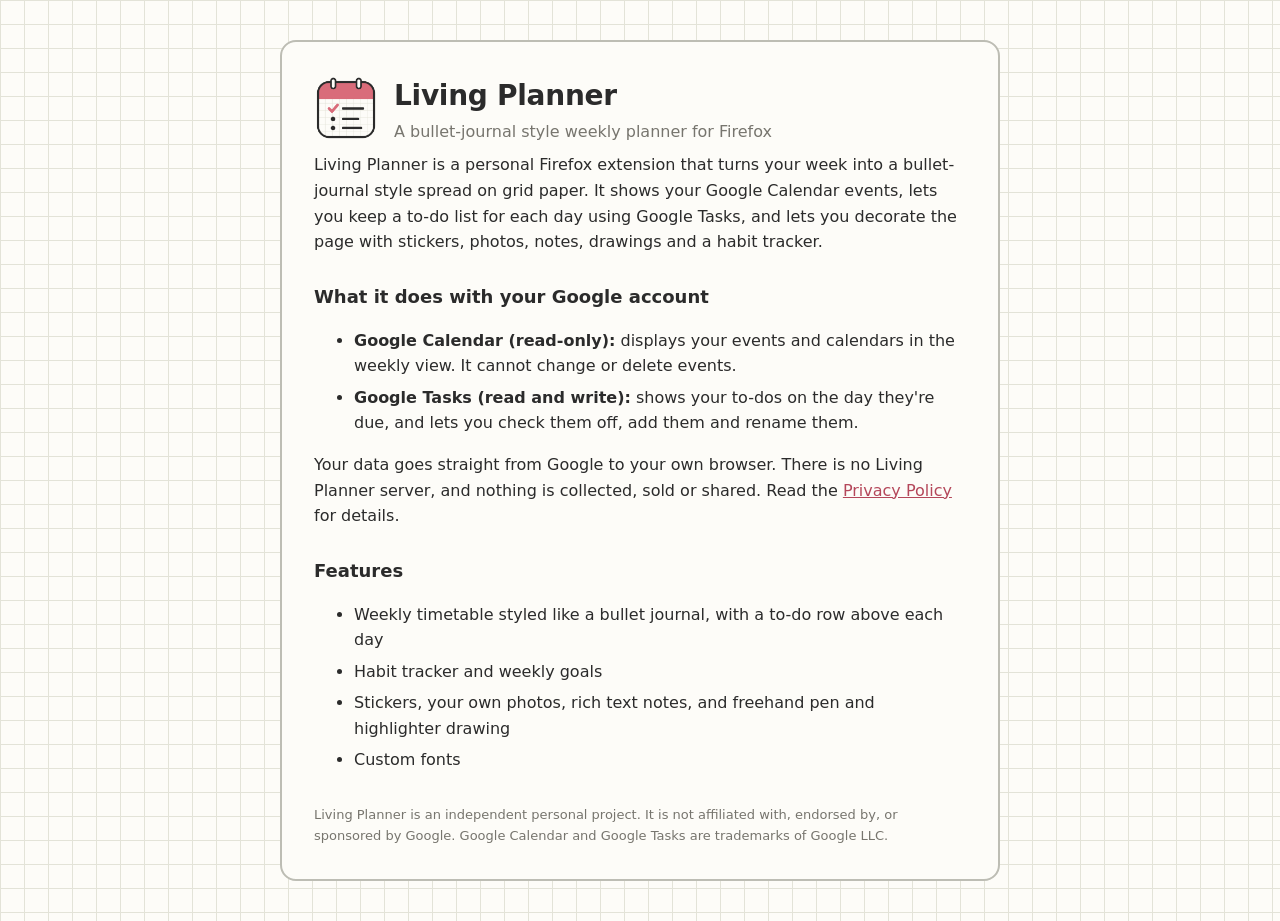
==== docs/index.html @ e44640a5 "Add logo, extension icons, homepage, privacy policy and Google branding guide Co-Authored-By: Claude" ====
<!doctype html>
<html lang="en">
<head>
<meta charset="utf-8"><meta name="viewport" content="width=device-width, initial-scale=1">
<title>Living Planner</title>
<meta name="description" content="A bullet-journal style weekly planner for Firefox that shows your Google Calendar events and Google Tasks.">
<link rel="icon" href="logo-120.png">
<style>
:root{--paper:#fdfcf8;--ink:#2b2b2b;--soft:#77756e;--accent:#d96c7a;--line:#e3e3d8}
*{box-sizing:border-box}
body{margin:0;font:16px/1.6 Inter,system-ui,-apple-system,"Segoe UI",sans-serif;color:var(--ink);background-color:var(--paper);
 background-image:linear-gradient(var(--line) 1px,transparent 1px),linear-gradient(90deg,var(--line) 1px,transparent 1px);background-size:24px 24px}
main{max-width:720px;margin:40px auto;padding:32px;background:var(--paper);border:2px solid #bdbdb4;border-radius:16px}
header{display:flex;align-items:center;gap:16px;margin-bottom:8px}
header img{width:64px;height:64px}
h1{font-size:28px;margin:0;letter-spacing:-.01em}
h2{font-size:18px;margin:28px 0 6px}
p,li{margin:6px 0}
a{color:#b4475a}
.tag{color:var(--soft);margin:0 0 20px}
footer{margin-top:32px;color:var(--soft);font-size:13px}
code{background:#f3f1e8;padding:1px 5px;border-radius:5px;font-size:14px}
</style>
</head>
<body>
<main>
  <header>
    <img src="logo-120.png" alt="Living Planner logo">
    <div><h1>Living Planner</h1><p class="tag" style="margin:0">A bullet-journal style weekly planner for Firefox</p></div>
  </header>

  <p>Living Planner is a personal Firefox extension that turns your week into a bullet-journal style spread on grid paper.
  It shows your Google Calendar events, lets you keep a to-do list for each day using Google Tasks, and lets you decorate
  the page with stickers, photos, notes, drawings and a habit tracker.</p>

  <h2>What it does with your Google account</h2>
  <ul>
    <li><b>Google Calendar (read-only):</b> displays your events and calendars in the weekly view. It cannot change or delete events.</li>
    <li><b>Google Tasks (read and write):</b> shows your to-dos on the day they're due, and lets you check them off, add them and rename them.</li>
  </ul>
  <p>Your data goes straight from Google to your own browser. There is no Living Planner server, and nothing is collected,
  sold or shared. Read the <a href="privacy.html">Privacy Policy</a> for details.</p>

  <h2>Features</h2>
  <ul>
    <li>Weekly timetable styled like a bullet journal, with a to-do row above each day</li>
    <li>Habit tracker and weekly goals</li>
    <li>Stickers, your own photos, rich text notes, and freehand pen and highlighter drawing</li>
    <li>Custom fonts</li>
  </ul>

  <footer>Living Planner is an independent personal project. It is not affiliated with, endorsed by, or sponsored by Google.
  Google Calendar and Google Tasks are trademarks of Google LLC.</footer>
</main>
</body>
</html>
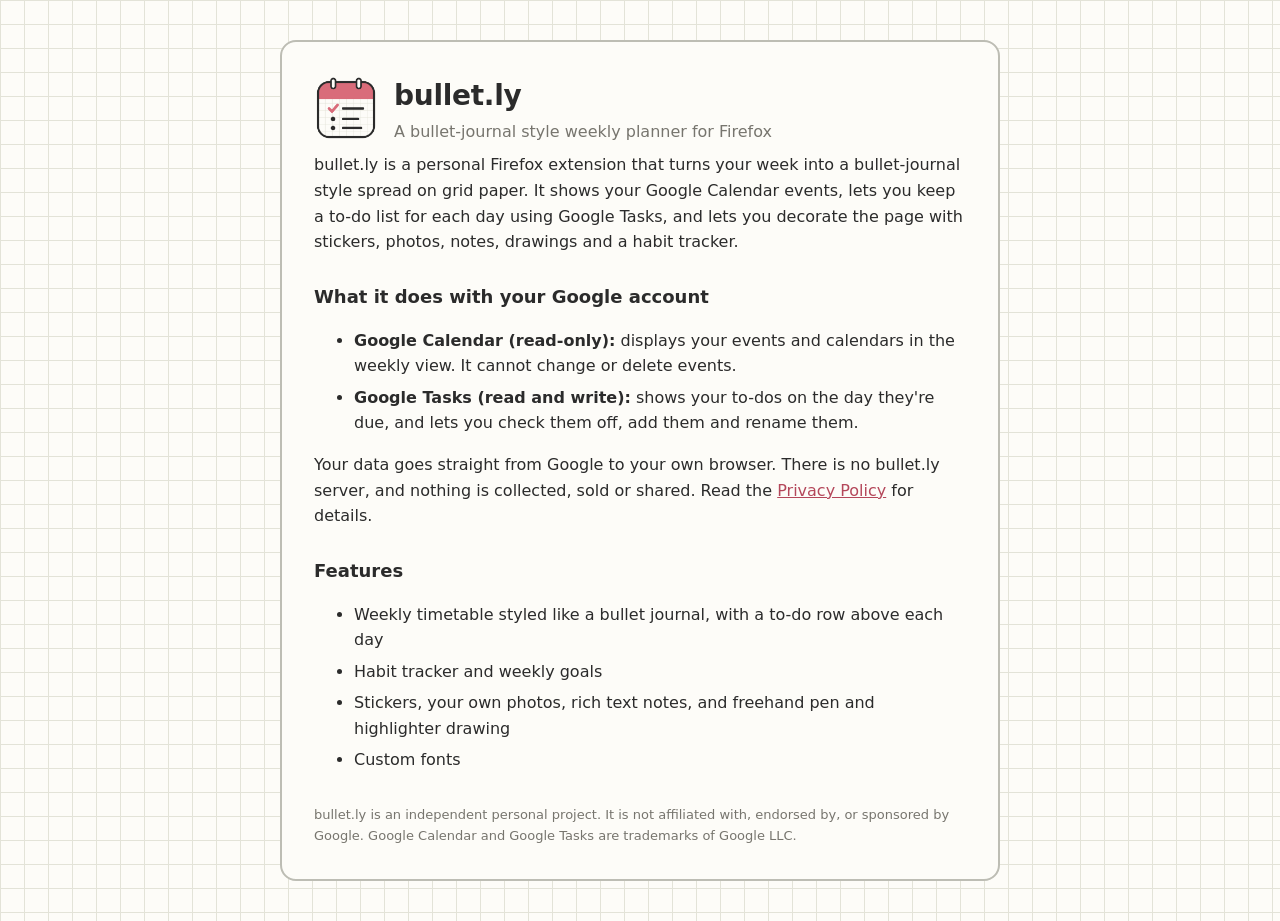
==== commit 9fc8c936: "Rename project to bullet.ly; update branding pages and Google guide Co-Authored-By: Claude Sonnet 5." ====
--- a/docs/index.html
+++ b/docs/index.html
@@ -2,7 +2,7 @@
 <html lang="en">
 <head>
 <meta charset="utf-8"><meta name="viewport" content="width=device-width, initial-scale=1">
-<title>Living Planner</title>
+<title>bullet.ly</title>
 <meta name="description" content="A bullet-journal style weekly planner for Firefox that shows your Google Calendar events and Google Tasks.">
 <link rel="icon" href="logo-120.png">
 <style>
@@ -25,11 +25,11 @@
 <body>
 <main>
   <header>
-    <img src="logo-120.png" alt="Living Planner logo">
-    <div><h1>Living Planner</h1><p class="tag" style="margin:0">A bullet-journal style weekly planner for Firefox</p></div>
+    <img src="logo-120.png" alt="bullet.ly logo">
+    <div><h1>bullet.ly</h1><p class="tag" style="margin:0">A bullet-journal style weekly planner for Firefox</p></div>
   </header>
 
-  <p>Living Planner is a personal Firefox extension that turns your week into a bullet-journal style spread on grid paper.
+  <p>bullet.ly is a personal Firefox extension that turns your week into a bullet-journal style spread on grid paper.
   It shows your Google Calendar events, lets you keep a to-do list for each day using Google Tasks, and lets you decorate
   the page with stickers, photos, notes, drawings and a habit tracker.</p>
 
@@ -38,7 +38,7 @@
     <li><b>Google Calendar (read-only):</b> displays your events and calendars in the weekly view. It cannot change or delete events.</li>
     <li><b>Google Tasks (read and write):</b> shows your to-dos on the day they're due, and lets you check them off, add them and rename them.</li>
   </ul>
-  <p>Your data goes straight from Google to your own browser. There is no Living Planner server, and nothing is collected,
+  <p>Your data goes straight from Google to your own browser. There is no bullet.ly server, and nothing is collected,
   sold or shared. Read the <a href="privacy.html">Privacy Policy</a> for details.</p>
 
   <h2>Features</h2>
@@ -49,7 +49,7 @@
     <li>Custom fonts</li>
   </ul>
 
-  <footer>Living Planner is an independent personal project. It is not affiliated with, endorsed by, or sponsored by Google.
+  <footer>bullet.ly is an independent personal project. It is not affiliated with, endorsed by, or sponsored by Google.
   Google Calendar and Google Tasks are trademarks of Google LLC.</footer>
 </main>
 </body>
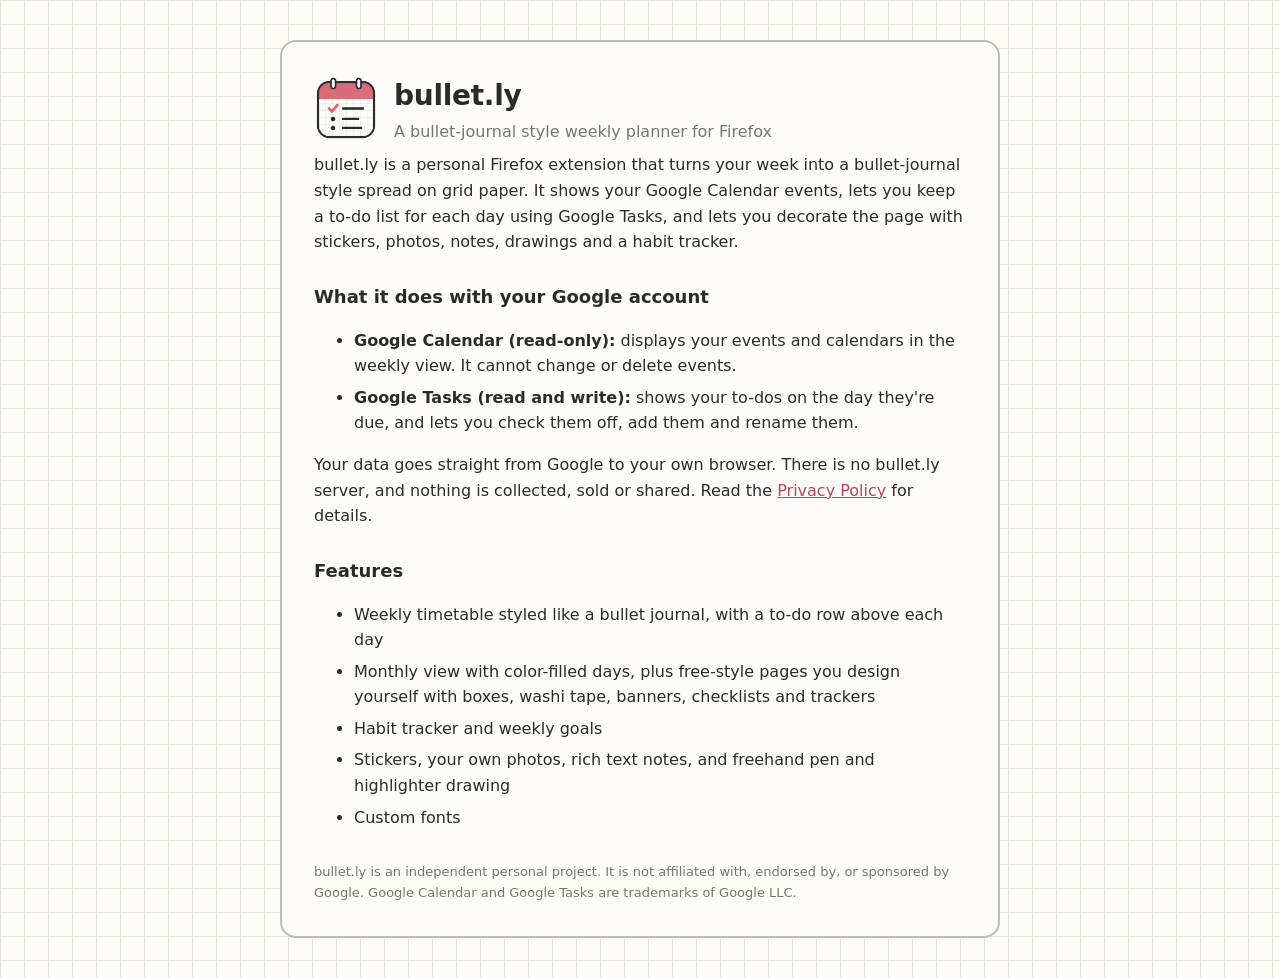
==== commit f9371ce4: "Add month view, free-style pages with design blocks, page tabs, snap-to-grid, selection tools - Week" ====
--- a/docs/index.html
+++ b/docs/index.html
@@ -44,6 +44,7 @@
   <h2>Features</h2>
   <ul>
     <li>Weekly timetable styled like a bullet journal, with a to-do row above each day</li>
+    <li>Monthly view with color-filled days, plus free-style pages you design yourself with boxes, washi tape, banners, checklists and trackers</li>
     <li>Habit tracker and weekly goals</li>
     <li>Stickers, your own photos, rich text notes, and freehand pen and highlighter drawing</li>
     <li>Custom fonts</li>
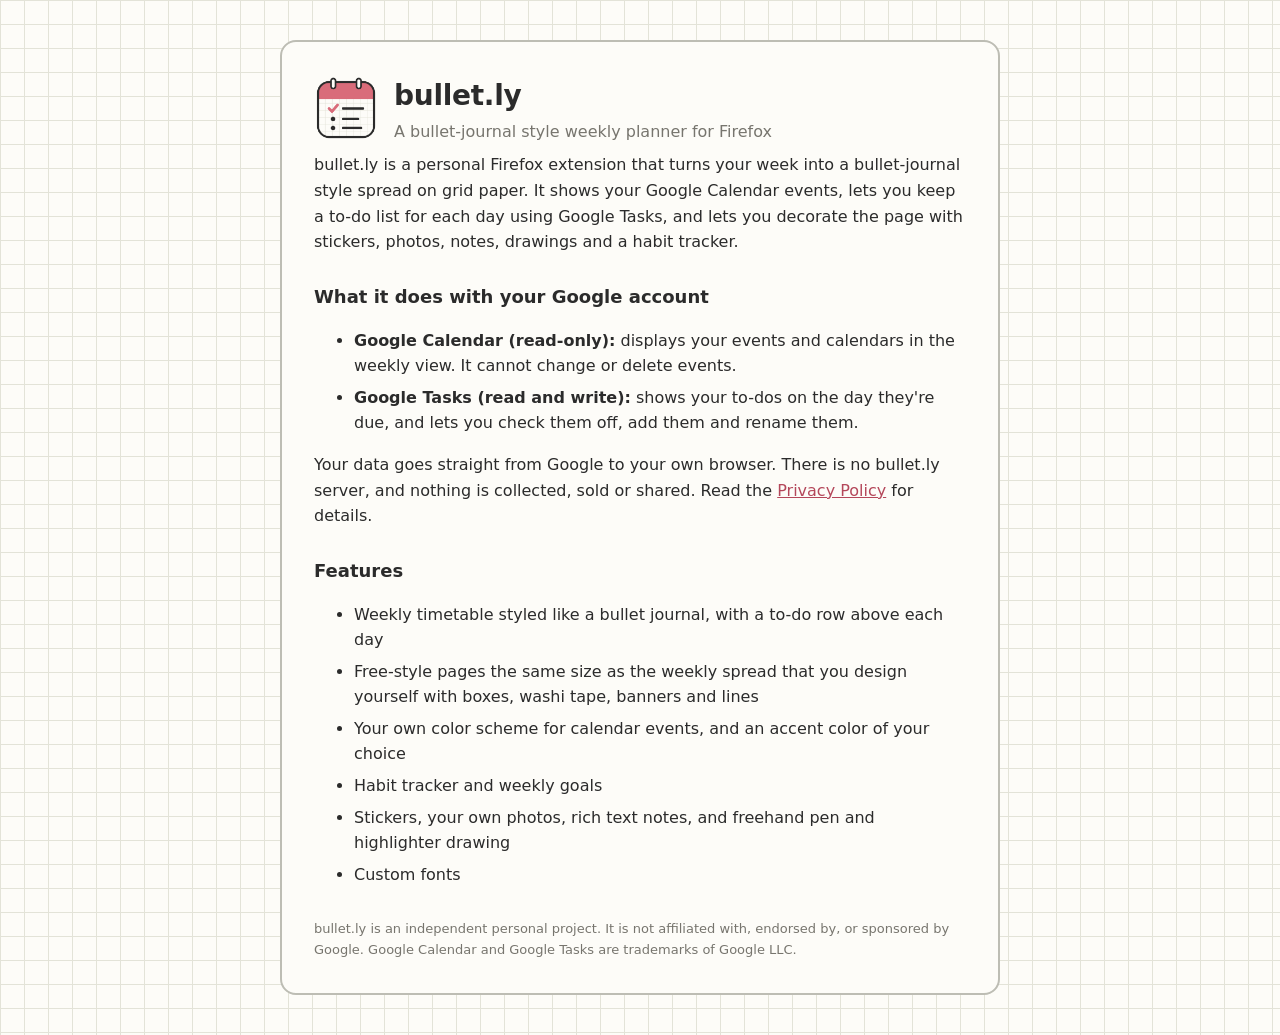
==== commit ea47facf: "Remove month view; same-size pages; Inter events like Google Calendar; Google-style calendar list; c" ====
--- a/docs/index.html
+++ b/docs/index.html
@@ -44,7 +44,8 @@
   <h2>Features</h2>
   <ul>
     <li>Weekly timetable styled like a bullet journal, with a to-do row above each day</li>
-    <li>Monthly view with color-filled days, plus free-style pages you design yourself with boxes, washi tape, banners, checklists and trackers</li>
+    <li>Free-style pages the same size as the weekly spread that you design yourself with boxes, washi tape, banners and lines</li>
+    <li>Your own color scheme for calendar events, and an accent color of your choice</li>
     <li>Habit tracker and weekly goals</li>
     <li>Stickers, your own photos, rich text notes, and freehand pen and highlighter drawing</li>
     <li>Custom fonts</li>
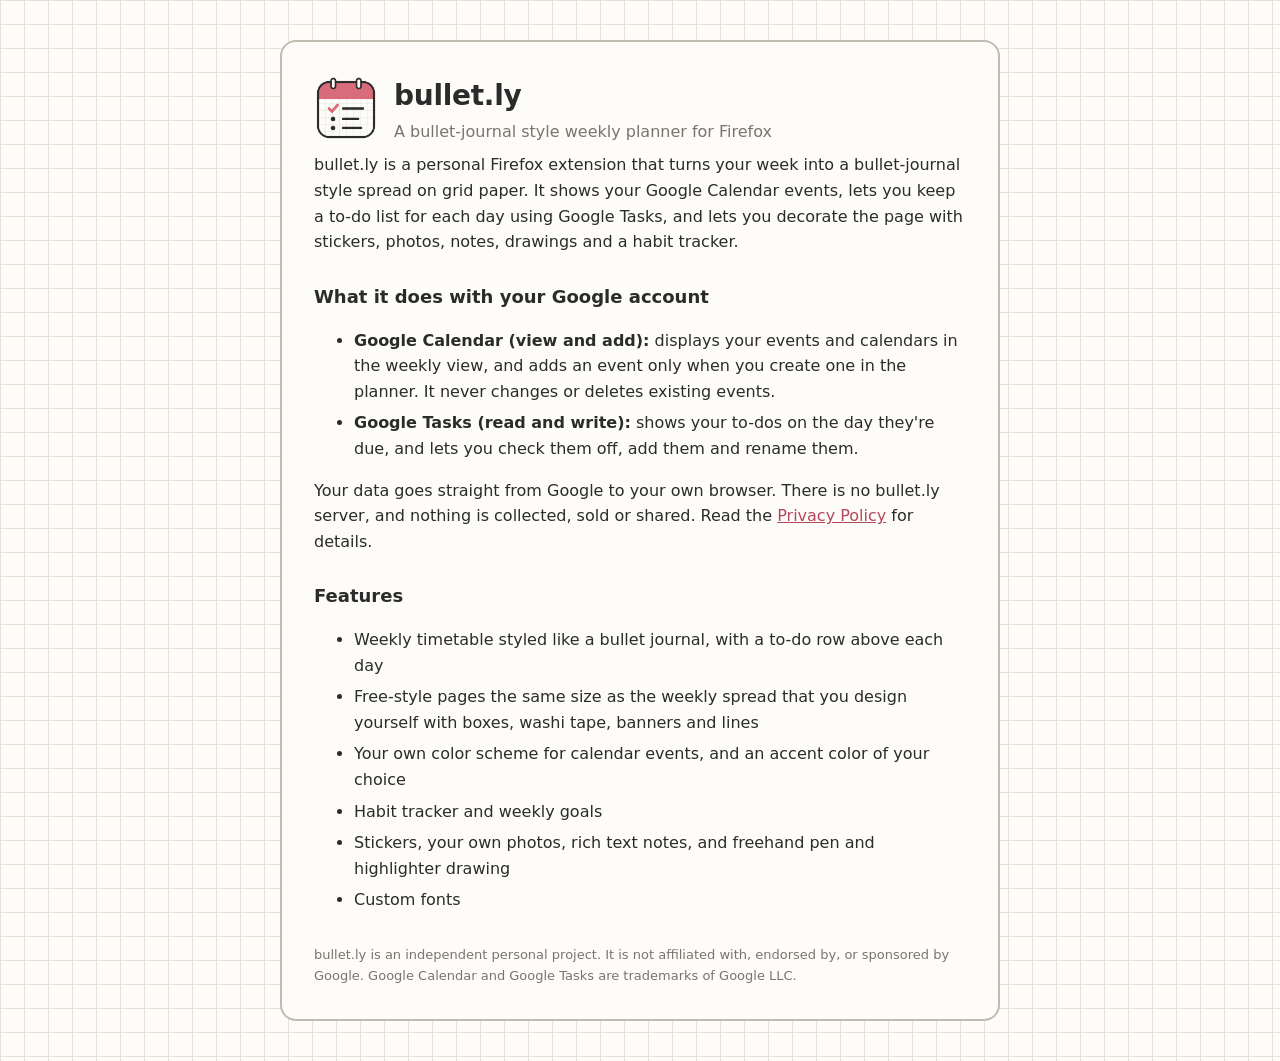
==== commit b15ec436: "Add event creation: drag on the schedule or click an all-day box, form with calendar/location/descri" ====
--- a/docs/index.html
+++ b/docs/index.html
@@ -35,7 +35,7 @@
 
   <h2>What it does with your Google account</h2>
   <ul>
-    <li><b>Google Calendar (read-only):</b> displays your events and calendars in the weekly view. It cannot change or delete events.</li>
+    <li><b>Google Calendar (view and add):</b> displays your events and calendars in the weekly view, and adds an event only when you create one in the planner. It never changes or deletes existing events.</li>
     <li><b>Google Tasks (read and write):</b> shows your to-dos on the day they're due, and lets you check them off, add them and rename them.</li>
   </ul>
   <p>Your data goes straight from Google to your own browser. There is no bullet.ly server, and nothing is collected,
